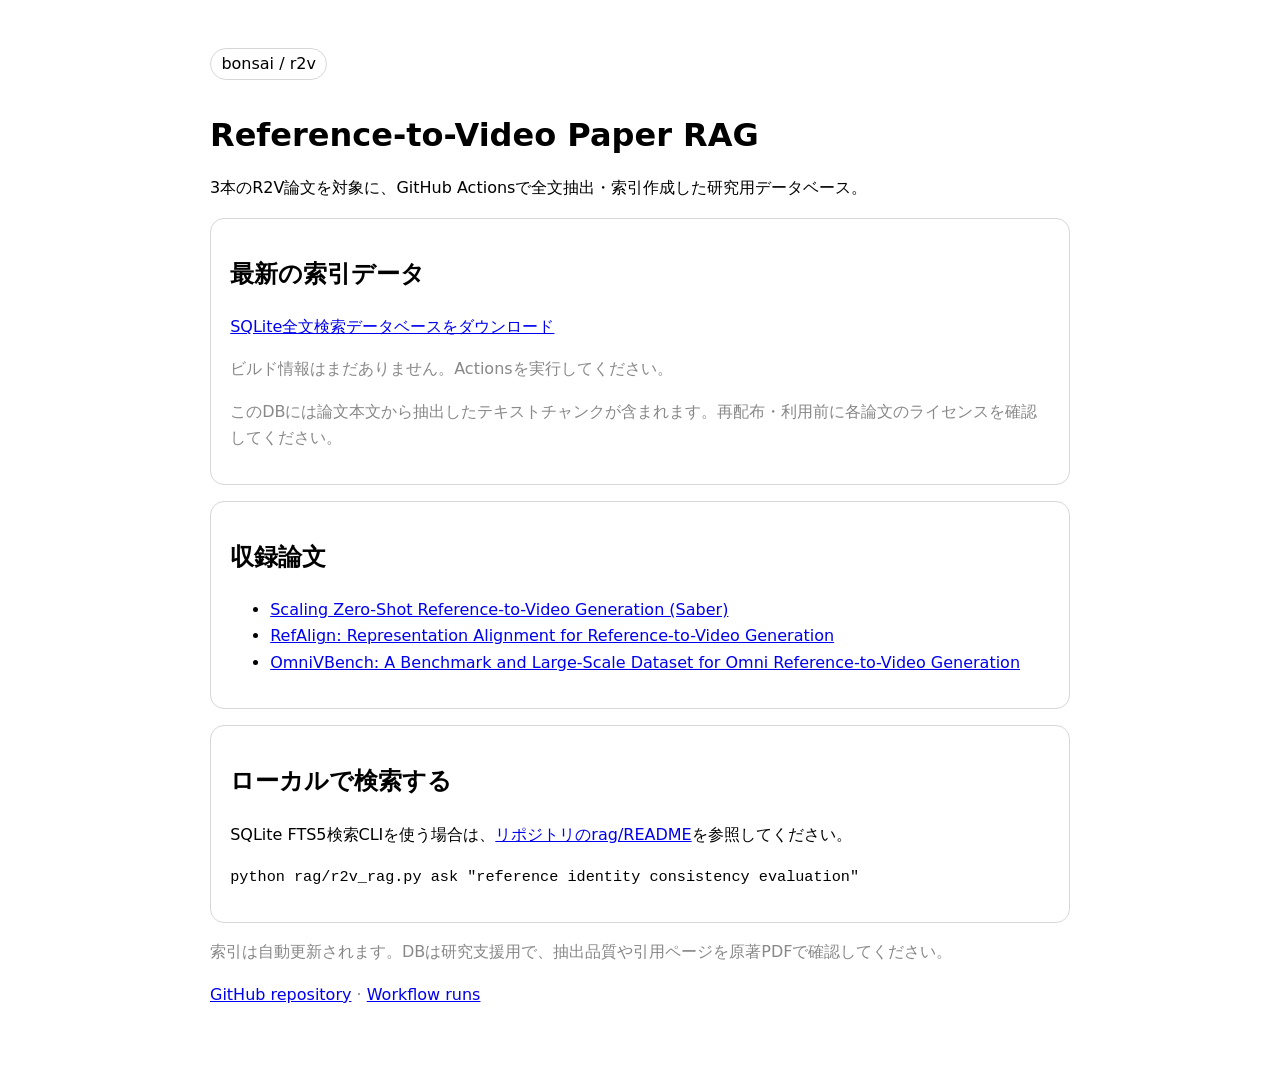
==== site/index.html @ b1f542fd "Add R2V paper RAG GitHub Pages landing page" ====
<!doctype html>
<html lang="ja">
<head>
  <meta charset="utf-8">
  <meta name="viewport" content="width=device-width, initial-scale=1">
  <meta name="description" content="Reference-to-Video research: searchable paper RAG index and source links.">
  <title>R2V Paper RAG</title>
  <style>
    :root { color-scheme: light dark; --line: #8885; --muted: #888; }
    body { max-width: 860px; margin: 0 auto; padding: 2rem 1.2rem 4rem; font: 16px/1.65 system-ui, sans-serif; }
    h1 { line-height: 1.15; }
    .card { border: 1px solid var(--line); border-radius: 14px; padding: 1rem 1.2rem; margin: 1rem 0; }
    .muted { color: var(--muted); }
    a { overflow-wrap: anywhere; }
    code { font-size: .95em; }
    .pill { display: inline-block; border: 1px solid var(--line); border-radius: 999px; padding: .1rem .65rem; }
  </style>
</head>
<body>
  <header>
    <p class="pill">bonsai / r2v</p>
    <h1>Reference-to-Video Paper RAG</h1>
    <p>3本のR2V論文を対象に、GitHub Actionsで全文抽出・索引作成した研究用データベース。</p>
  </header>

  <section class="card">
    <h2>最新の索引データ</h2>
    <p><a href="./data/r2v_rag.sqlite3" download>SQLite全文検索データベースをダウンロード</a></p>
    <p id="build-info" class="muted">ビルド情報を読み込み中…</p>
    <p class="muted">このDBには論文本文から抽出したテキストチャンクが含まれます。再配布・利用前に各論文のライセンスを確認してください。</p>
  </section>

  <section class="card">
    <h2>収録論文</h2>
    <ul>
      <li><a href="https://arxiv.org/abs/2512.06905">Scaling Zero-Shot Reference-to-Video Generation (Saber)</a></li>
      <li><a href="https://arxiv.org/abs/2603.25743">RefAlign: Representation Alignment for Reference-to-Video Generation</a></li>
      <li><a href="https://arxiv.org/abs/2609.22069">OmniVBench: A Benchmark and Large-Scale Dataset for Omni Reference-to-Video Generation</a></li>
    </ul>
  </section>

  <section class="card">
    <h2>ローカルで検索する</h2>
    <p>SQLite FTS5検索CLIを使う場合は、<a href="https://github.com/bonsai/r2v/tree/main/rag">リポジトリのrag/README</a>を参照してください。</p>
    <pre><code>python rag/r2v_rag.py ask "reference identity consistency evaluation"</code></pre>
  </section>

  <footer class="muted">
    <p>索引は自動更新されます。DBは研究支援用で、抽出品質や引用ページを原著PDFで確認してください。</p>
    <p><a href="https://github.com/bonsai/r2v">GitHub repository</a> · <a href="https://github.com/bonsai/r2v/actions">Workflow runs</a></p>
  </footer>
  <script>
    fetch('./data/build-info.json', { cache: 'no-store' })
      .then(r => { if (!r.ok) throw new Error('not found'); return r.json(); })
      .then(info => {
        document.getElementById('build-info').textContent =
          '最終更新: ' + info.built_at + ' · commit: ' + info.commit;
      })
      .catch(() => {
        document.getElementById('build-info').textContent = 'ビルド情報はまだありません。Actionsを実行してください。';
      });
  </script>
</body>
</html>
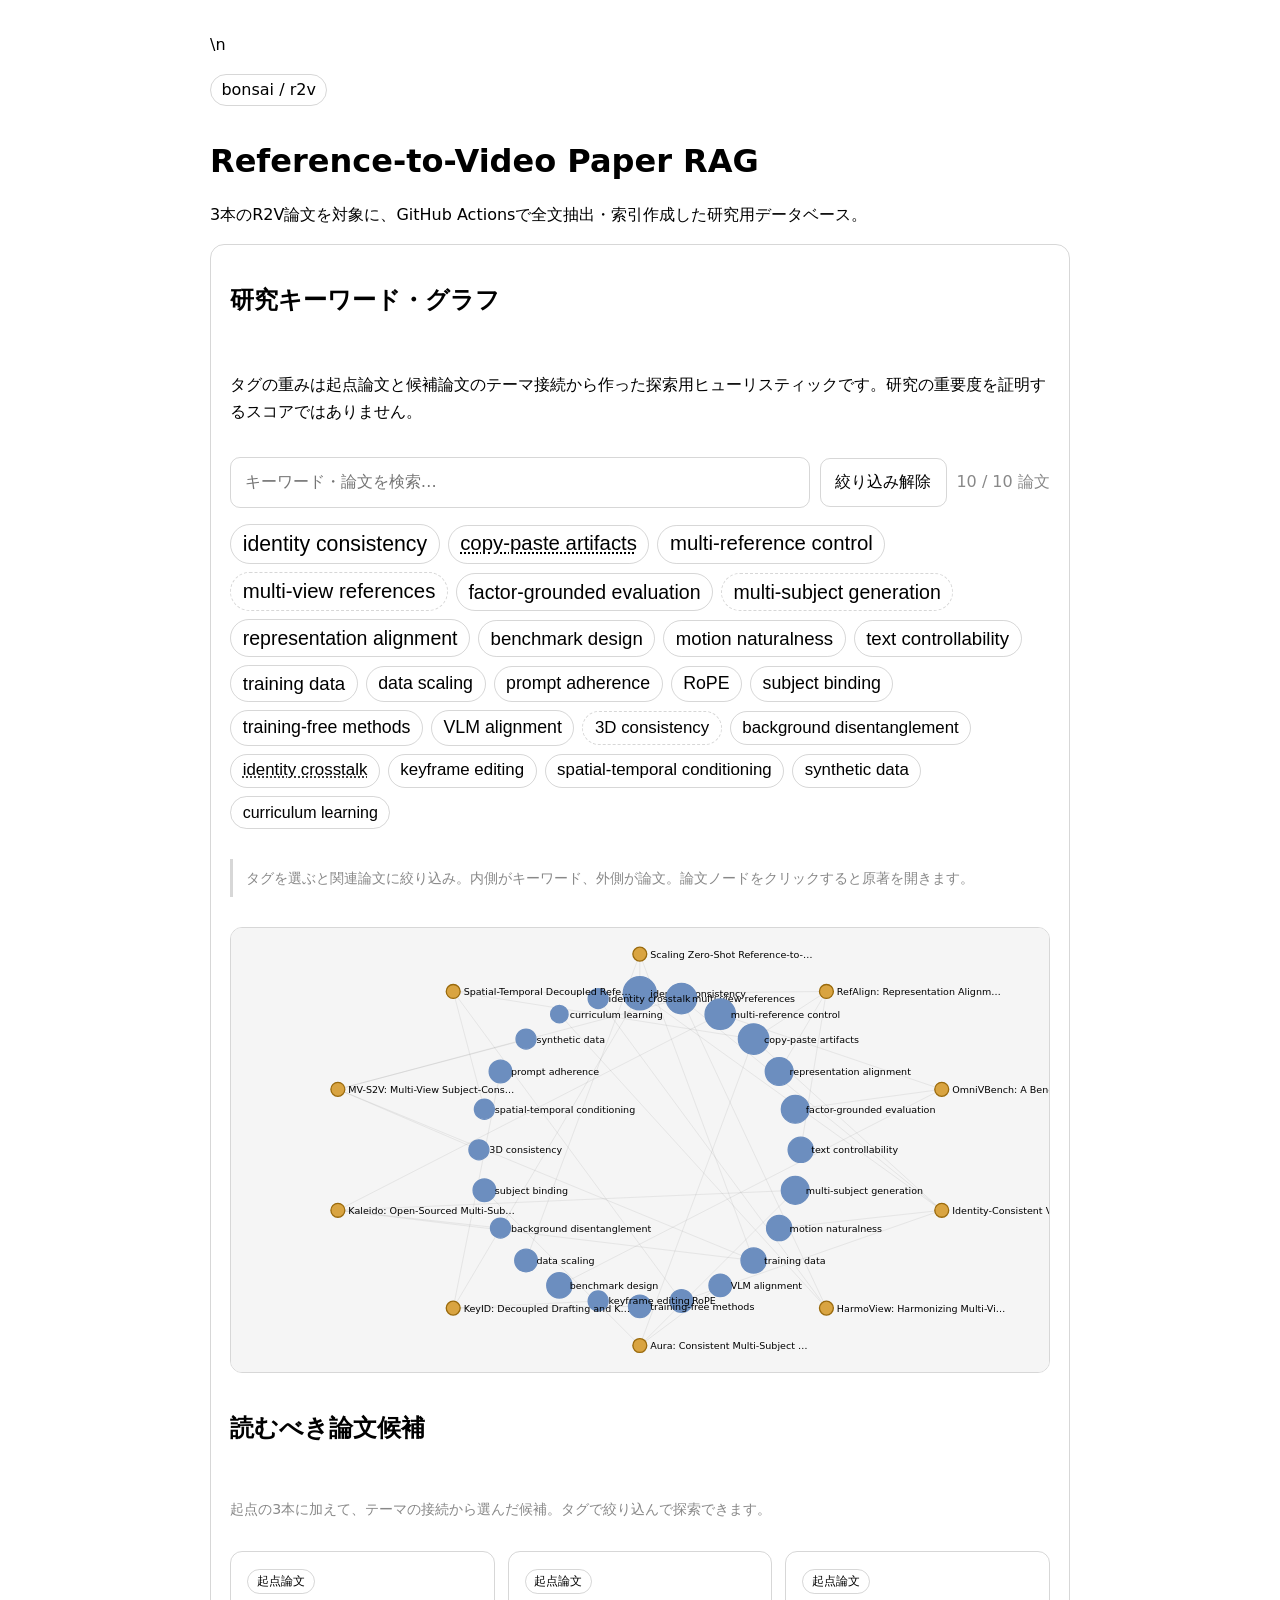
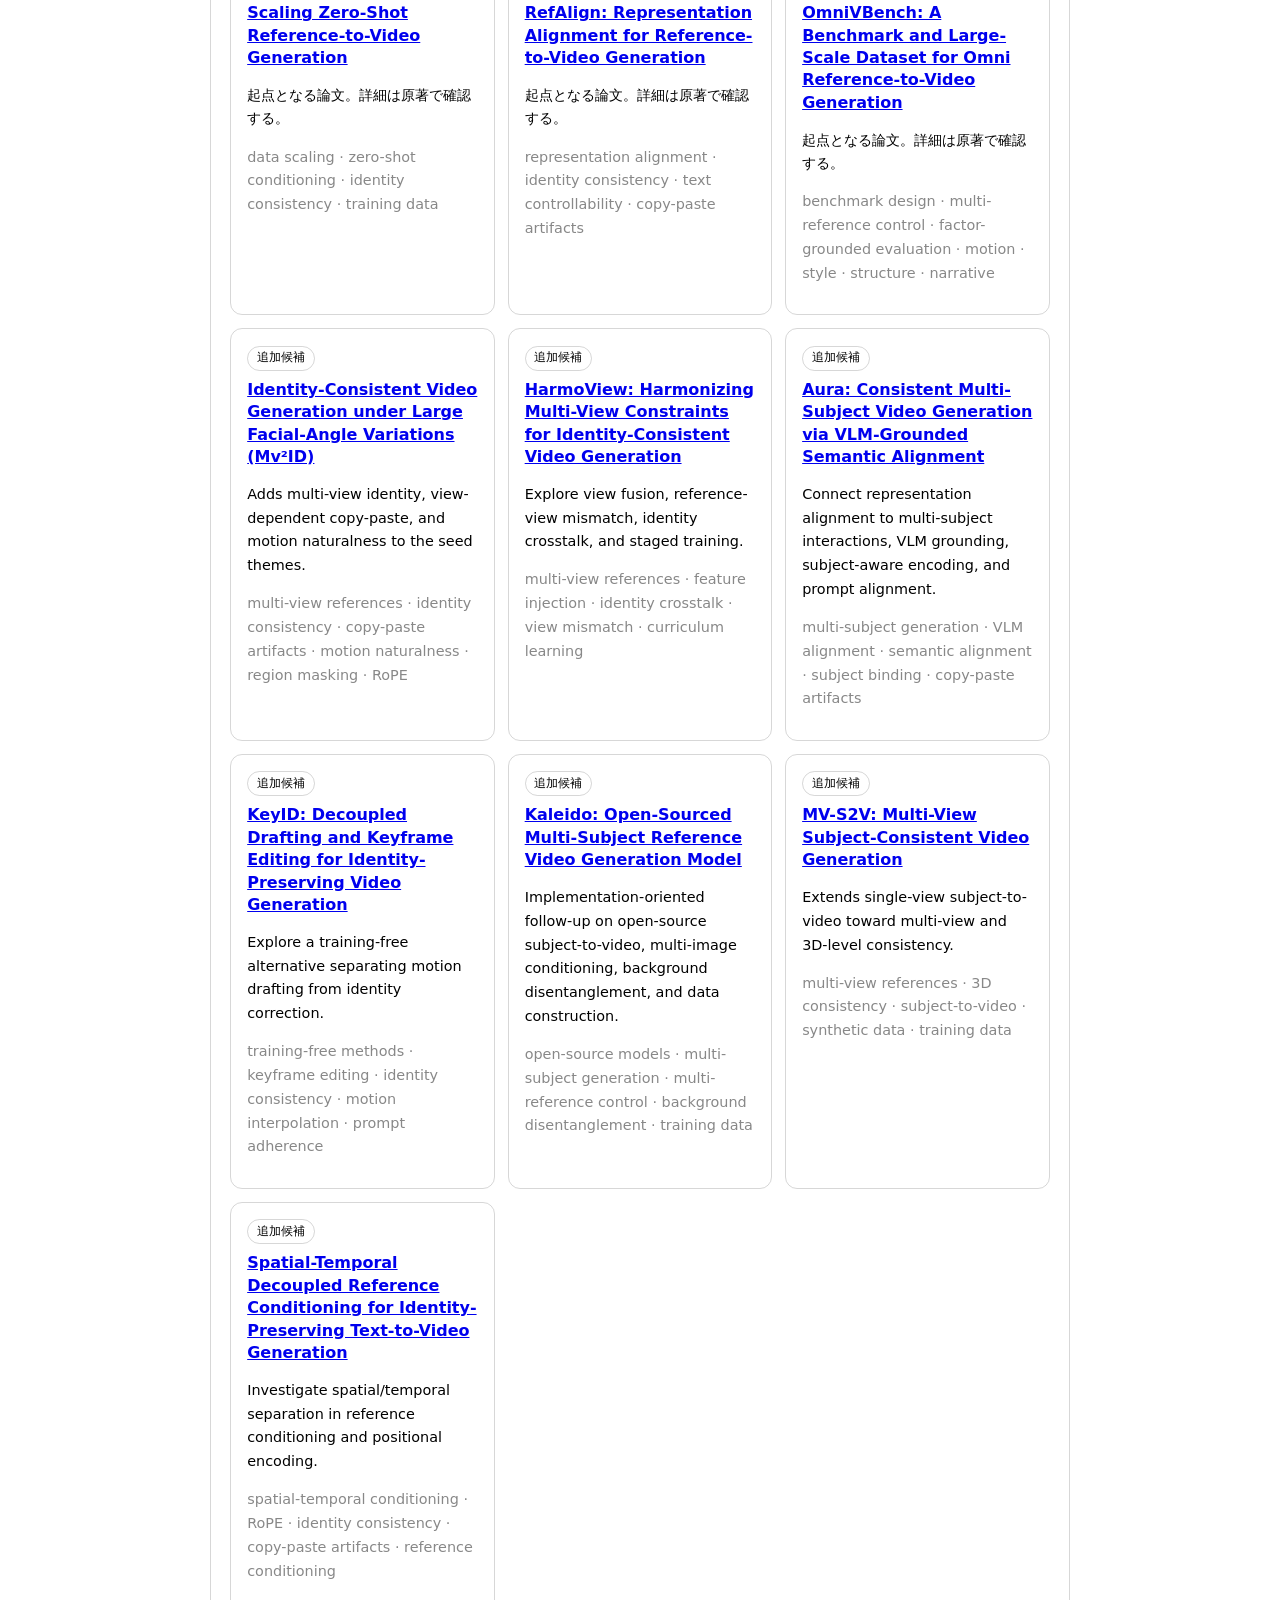
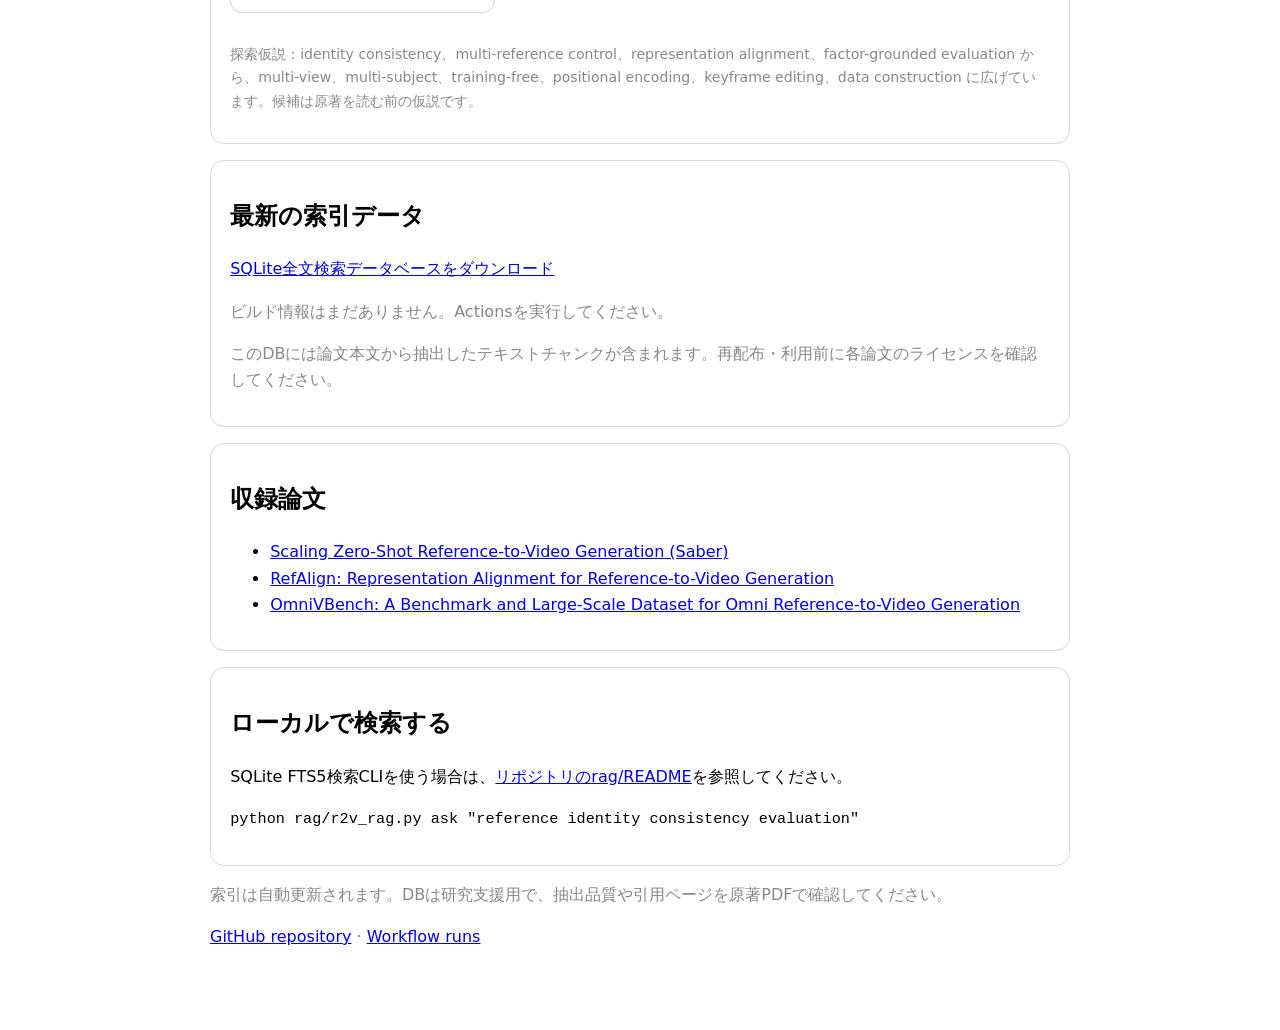
==== commit c98c80a4: "Add static research keyword cloud and paper graph" ====
--- a/site/index.html
+++ b/site/index.html
@@ -3,8 +3,8 @@
 <head>
   <meta charset="utf-8">
   <meta name="viewport" content="width=device-width, initial-scale=1">
-  <meta name="description" content="Reference-to-Video research: searchable paper RAG index and source links.">
-  <title>R2V Paper RAG</title>
+  <meta name="description" content="Reference-to-Video research map, keyword cloud, graph and paper recommendations.">\n  <link rel="stylesheet" href="./graph.css">
+  <title>R2V Research Map</title>
   <style>
     :root { color-scheme: light dark; --line: #8885; --muted: #888; }
     body { max-width: 860px; margin: 0 auto; padding: 2rem 1.2rem 4rem; font: 16px/1.65 system-ui, sans-serif; }
@@ -22,6 +22,19 @@
     <h1>Reference-to-Video Paper RAG</h1>
     <p>3本のR2V論文を対象に、GitHub Actionsで全文抽出・索引作成した研究用データベース。</p>
   </header>
+
+  <section class="card research-map">
+    <h2>研究キーワード・グラフ</h2>
+    <p>タグの重みは起点論文と候補論文のテーマ接続から作った探索用ヒューリスティックです。研究の重要度を証明するスコアではありません。</p>
+    <div class="map-controls"><input id="map-search" type="search" placeholder="キーワード・論文を検索…" aria-label="キーワード・論文を検索"><button id="clear-map" type="button">絞り込み解除</button><span id="result-count" class="muted">読み込み中…</span></div>
+    <div id="tag-cloud" aria-label="キーワードタグクラウド"></div>
+    <p id="map-detail" aria-live="polite" class="map-note">研究マップを読み込み中…</p>
+    <div class="graph-wrap"><svg id="research-graph" role="img" aria-label="論文と研究キーワードの関係グラフ"></svg></div>
+    <h2>読むべき論文候補</h2>
+    <p class="map-note">起点の3本に加えて、テーマの接続から選んだ候補。タグで絞り込んで探索できます。</p>
+    <div id="paper-list"></div>
+    <p class="map-note">探索仮説：identity consistency、multi-reference control、representation alignment、factor-grounded evaluation から、multi-view、multi-subject、training-free、positional encoding、keyframe editing、data construction に広げています。候補は原著を読む前の仮説です。</p>
+  </section>
 
   <section class="card">
     <h2>最新の索引データ</h2>
@@ -49,6 +62,7 @@
     <p>索引は自動更新されます。DBは研究支援用で、抽出品質や引用ページを原著PDFで確認してください。</p>
     <p><a href="https://github.com/bonsai/r2v">GitHub repository</a> · <a href="https://github.com/bonsai/r2v/actions">Workflow runs</a></p>
   </footer>
+  <script src="./graph.js" defer></script>
   <script>
     fetch('./data/build-info.json', { cache: 'no-store' })
       .then(r => { if (!r.ok) throw new Error('not found'); return r.json(); })
--- a/site/graph.css
+++ b/site/graph.css
@@ -0,0 +1 @@
+.research-map{display:grid;gap:1rem}.map-controls{display:flex;flex-wrap:wrap;gap:.6rem;align-items:center}.map-controls input{flex:1 1 260px;min-width:0;border:1px solid var(--line);border-radius:10px;padding:.7rem .85rem;font:inherit;background:transparent;color:inherit}.map-controls button{border:1px solid var(--line);border-radius:10px;padding:.65rem .9rem;background:transparent;color:inherit;font:inherit;cursor:pointer}#tag-cloud{display:flex;flex-wrap:wrap;gap:.5rem;align-items:center}.tag{border:1px solid var(--line);border-radius:999px;padding:.3rem .72rem;background:transparent;color:inherit;cursor:pointer;line-height:1.35}.tag.active{background:CanvasText;color:Canvas;border-color:CanvasText}.tag.frontier{border-style:dashed}.tag.failure{text-decoration:underline dotted}.graph-wrap{overflow-x:auto;border:1px solid var(--line);border-radius:12px}#research-graph{display:block;width:100%;min-width:700px;height:auto;background:color-mix(in srgb,Canvas 96%,CanvasText 4%)}.edge{stroke:var(--line);stroke-width:1;opacity:.5}.edge-hot{stroke:CanvasText;stroke-width:2.5;opacity:1}.node{cursor:pointer;outline:none}.node .dot{fill:Canvas;stroke:CanvasText;stroke-width:1.5}.node.tag .dot{fill:#6c8ebf;stroke:#6c8ebf}.node.paper .dot{fill:#d9a441;stroke:#9a6a0c}.node.selected .dot,.node:focus .dot{stroke:#d34d4d;stroke-width:4}.node-label{fill:CanvasText;font:11px system-ui,sans-serif;pointer-events:none}#map-detail{border-left:3px solid var(--line);padding:.45rem .8rem;color:var(--muted)}#paper-list{display:grid;grid-template-columns:repeat(auto-fit,minmax(260px,1fr));gap:.8rem}.paper{border:1px solid var(--line);border-radius:12px;padding:.9rem 1rem;min-width:0}.paper h3{font-size:1rem;line-height:1.4;margin:.5rem 0}.paper p{font-size:.9rem}.paper-kind{display:inline-block;border:1px solid var(--line);border-radius:999px;padding:.1rem .55rem;font-size:.75rem}.paper-tags,.map-note{color:var(--muted)}.map-note{font-size:.88rem}
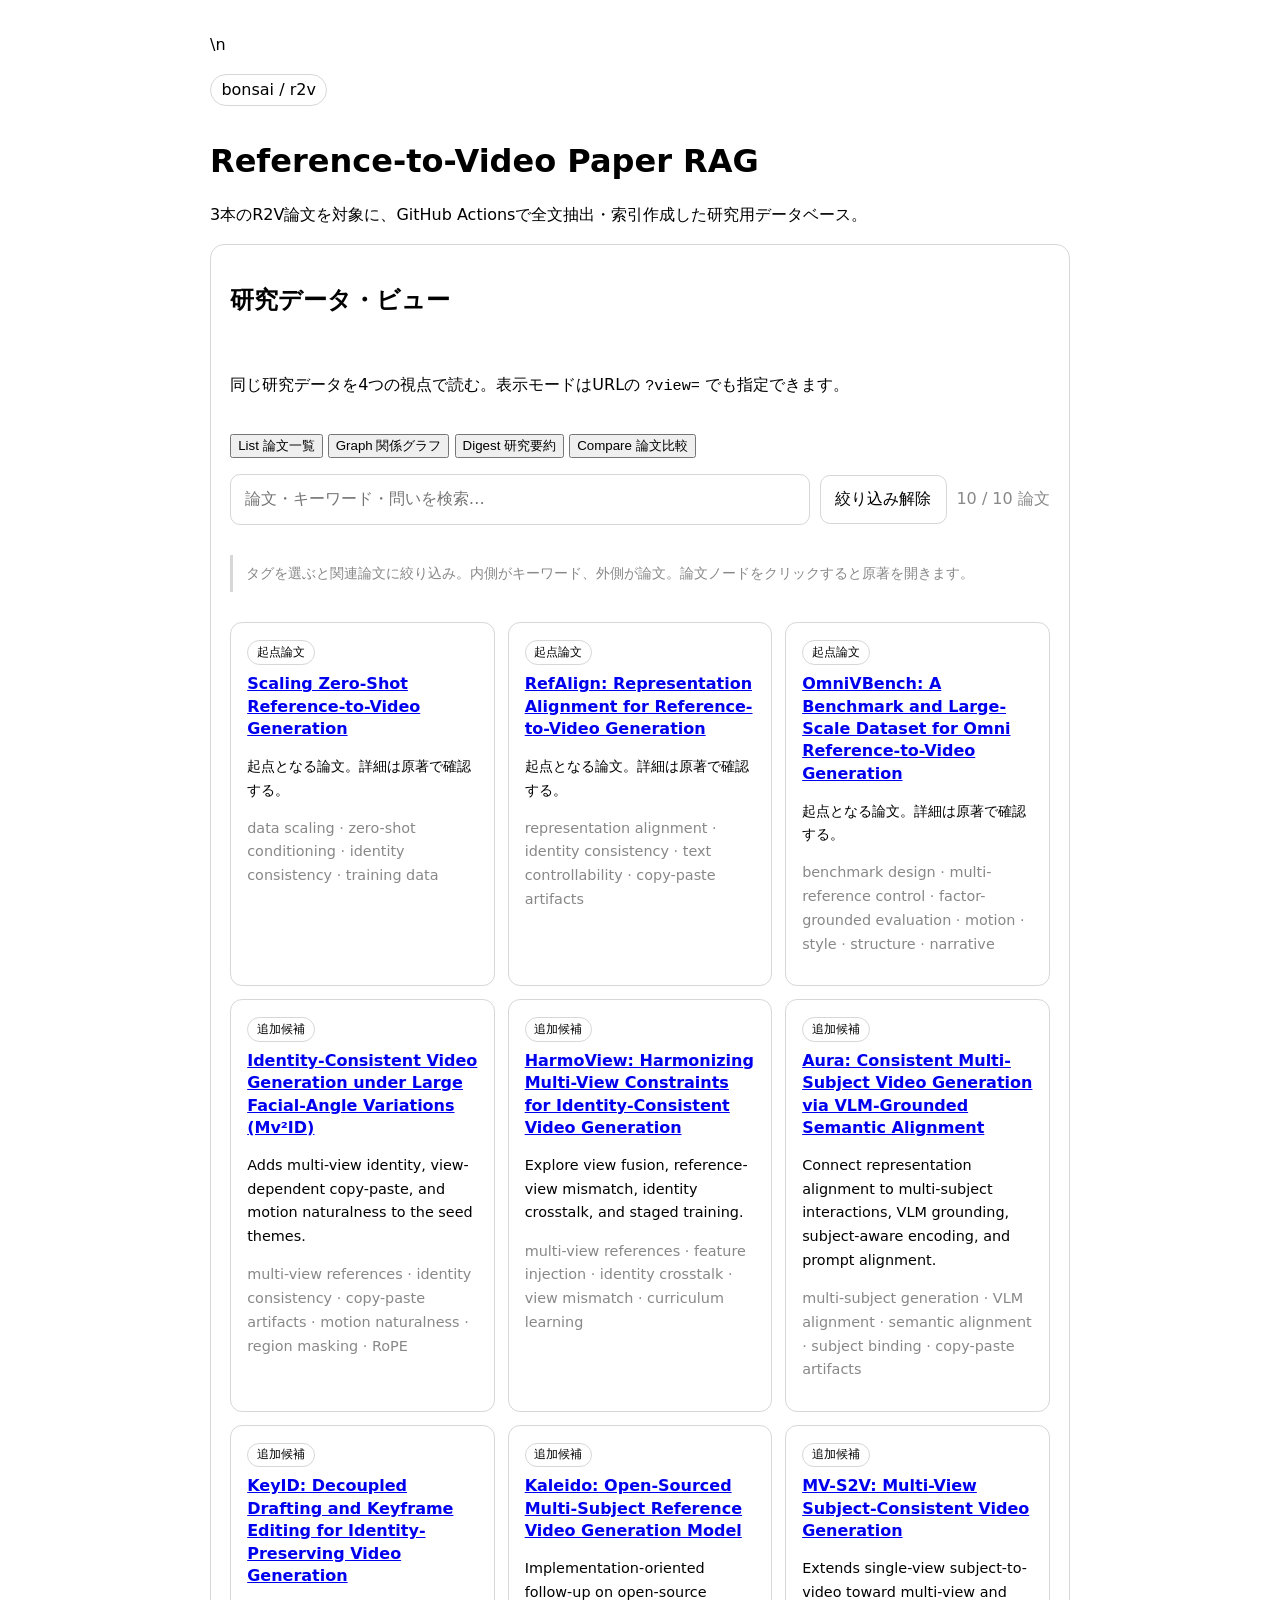
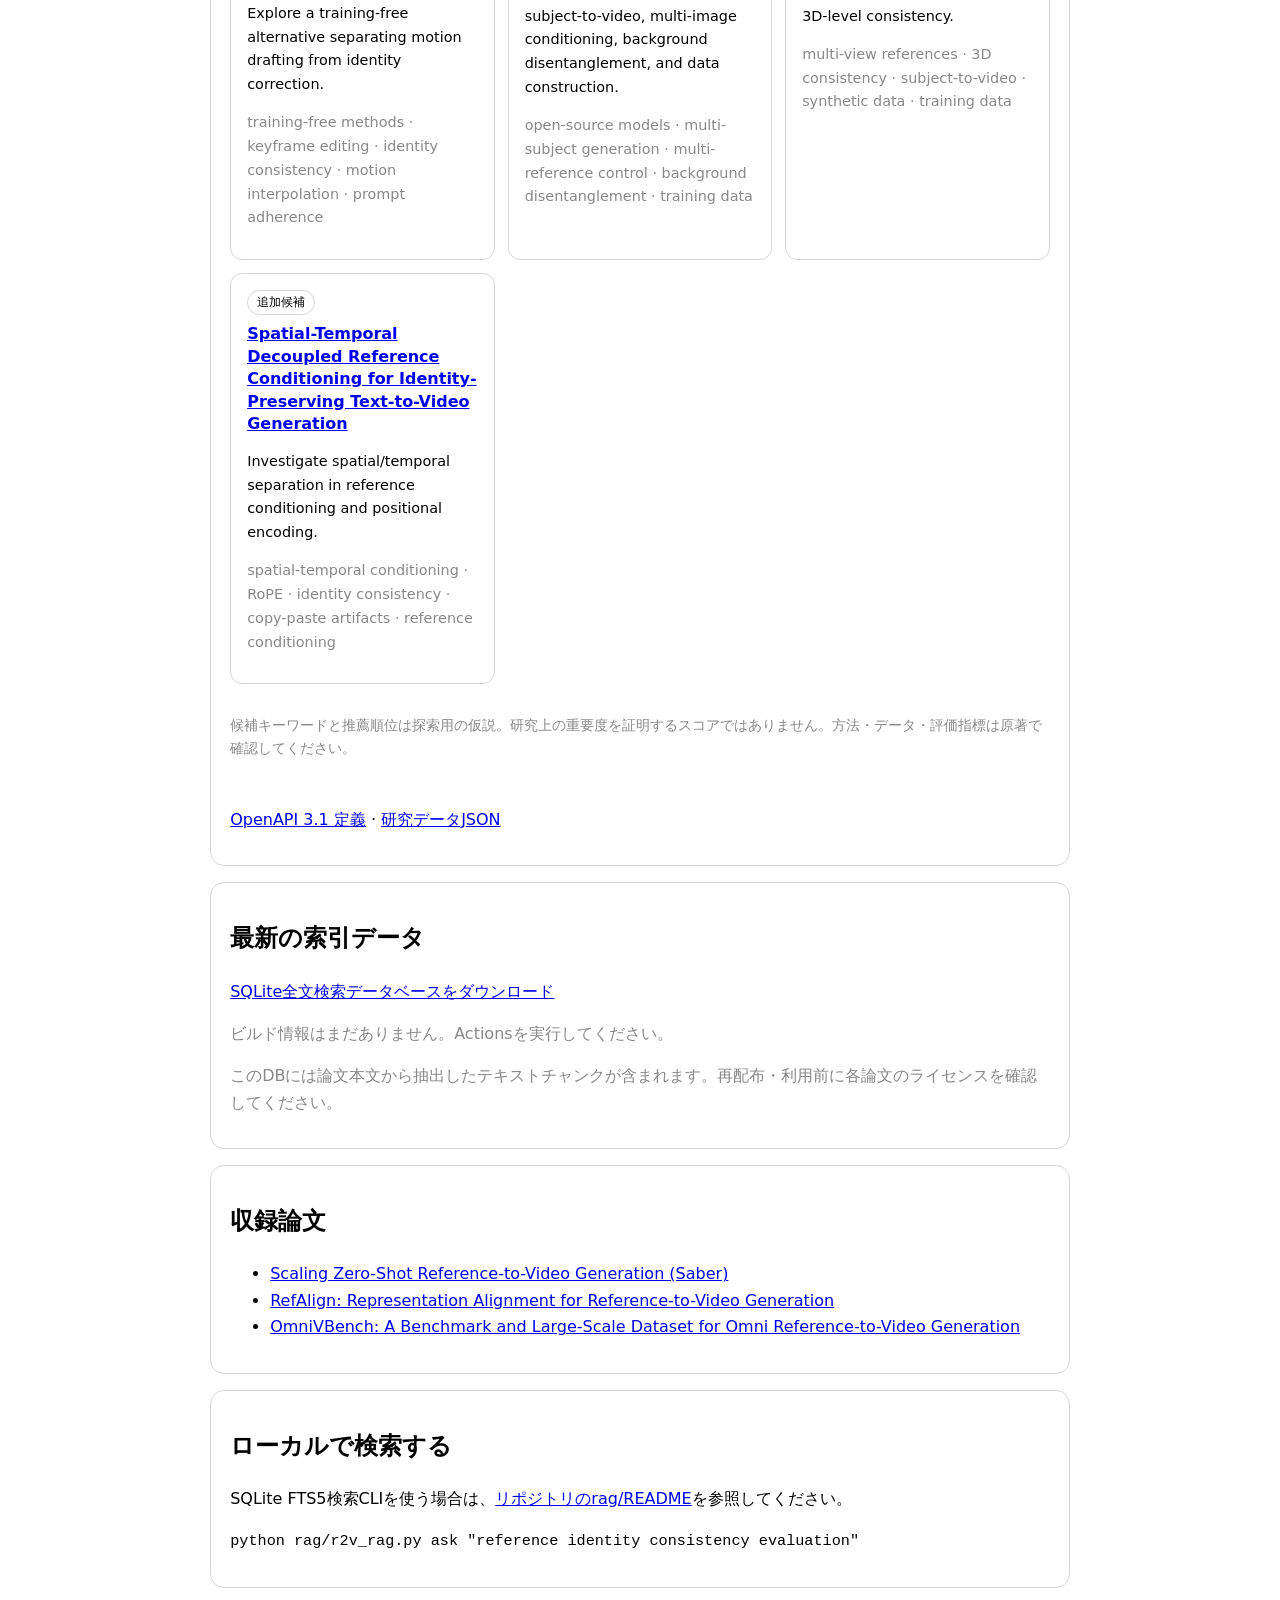
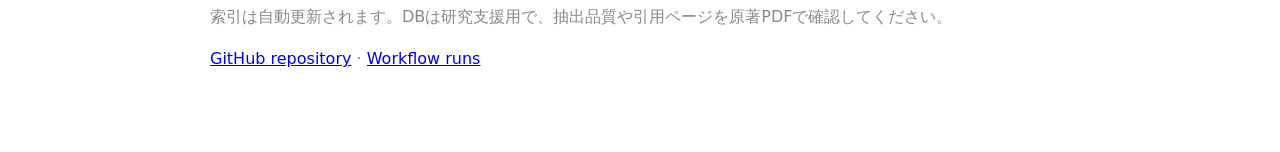
==== commit b9a75a02: "Rebuild R2V explorer around four view modes" ====
--- a/site/index.html
+++ b/site/index.html
@@ -3,8 +3,8 @@
 <head>
   <meta charset="utf-8">
   <meta name="viewport" content="width=device-width, initial-scale=1">
-  <meta name="description" content="Reference-to-Video research map, keyword cloud, graph and paper recommendations.">\n  <link rel="stylesheet" href="./graph.css">
-  <title>R2V Research Map</title>
+  <meta name="description" content="Reference-to-Video research data in list, graph, digest and comparison views.">\n  <link rel="stylesheet" href="./graph.css">
+  <title>R2V Research Explorer</title>
   <style>
     :root { color-scheme: light dark; --line: #8885; --muted: #888; }
     body { max-width: 860px; margin: 0 auto; padding: 2rem 1.2rem 4rem; font: 16px/1.65 system-ui, sans-serif; }
@@ -24,16 +24,29 @@
   </header>
 
   <section class="card research-map">
-    <h2>研究キーワード・グラフ</h2>
-    <p>タグの重みは起点論文と候補論文のテーマ接続から作った探索用ヒューリスティックです。研究の重要度を証明するスコアではありません。</p>
-    <div class="map-controls"><input id="map-search" type="search" placeholder="キーワード・論文を検索…" aria-label="キーワード・論文を検索"><button id="clear-map" type="button">絞り込み解除</button><span id="result-count" class="muted">読み込み中…</span></div>
-    <div id="tag-cloud" aria-label="キーワードタグクラウド"></div>
-    <p id="map-detail" aria-live="polite" class="map-note">研究マップを読み込み中…</p>
-    <div class="graph-wrap"><svg id="research-graph" role="img" aria-label="論文と研究キーワードの関係グラフ"></svg></div>
-    <h2>読むべき論文候補</h2>
-    <p class="map-note">起点の3本に加えて、テーマの接続から選んだ候補。タグで絞り込んで探索できます。</p>
-    <div id="paper-list"></div>
-    <p class="map-note">探索仮説：identity consistency、multi-reference control、representation alignment、factor-grounded evaluation から、multi-view、multi-subject、training-free、positional encoding、keyframe editing、data construction に広げています。候補は原著を読む前の仮説です。</p>
+    <h2>研究データ・ビュー</h2>
+    <p>同じ研究データを4つの視点で読む。表示モードはURLの <code>?view=</code> でも指定できます。</p>
+    <nav id="view-modes" class="view-modes" aria-label="表示モード">
+      <button type="button" data-view="list" aria-pressed="true">List <span>論文一覧</span></button>
+      <button type="button" data-view="graph" aria-pressed="false">Graph <span>関係グラフ</span></button>
+      <button type="button" data-view="digest" aria-pressed="false">Digest <span>研究要約</span></button>
+      <button type="button" data-view="compare" aria-pressed="false">Compare <span>論文比較</span></button>
+    </nav>
+    <div class="map-controls">
+      <input id="map-search" type="search" placeholder="論文・キーワード・問いを検索…" aria-label="論文・キーワード・問いを検索">
+      <button id="clear-map" type="button">絞り込み解除</button>
+      <span id="result-count" class="muted">読み込み中…</span>
+    </div>
+    <p id="map-detail" aria-live="polite" class="map-note">研究データを読み込み中…</p>
+    <section id="list-view" class="mode-panel" aria-label="論文一覧"><div id="paper-list"></div></section>
+    <section id="graph-view" class="mode-panel" aria-label="関係グラフ" hidden>
+      <div id="tag-cloud" aria-label="キーワードタグクラウド"></div>
+      <div class="graph-wrap"><svg id="research-graph" role="img" aria-label="論文と研究キーワードの関係グラフ"></svg></div>
+    </section>
+    <section id="digest-view" class="mode-panel" aria-label="研究要約" hidden><div id="digest-panel"></div></section>
+    <section id="compare-view" class="mode-panel" aria-label="論文比較" hidden><div id="compare-panel"></div></section>
+    <p class="map-note">候補キーワードと推薦順位は探索用の仮説。研究上の重要度を証明するスコアではありません。方法・データ・評価指標は原著で確認してください。</p>
+    <p><a href="./openapi.yaml">OpenAPI 3.1 定義</a> · <a href="./research-map.json">研究データJSON</a></p>
   </section>
 
   <section class="card">
